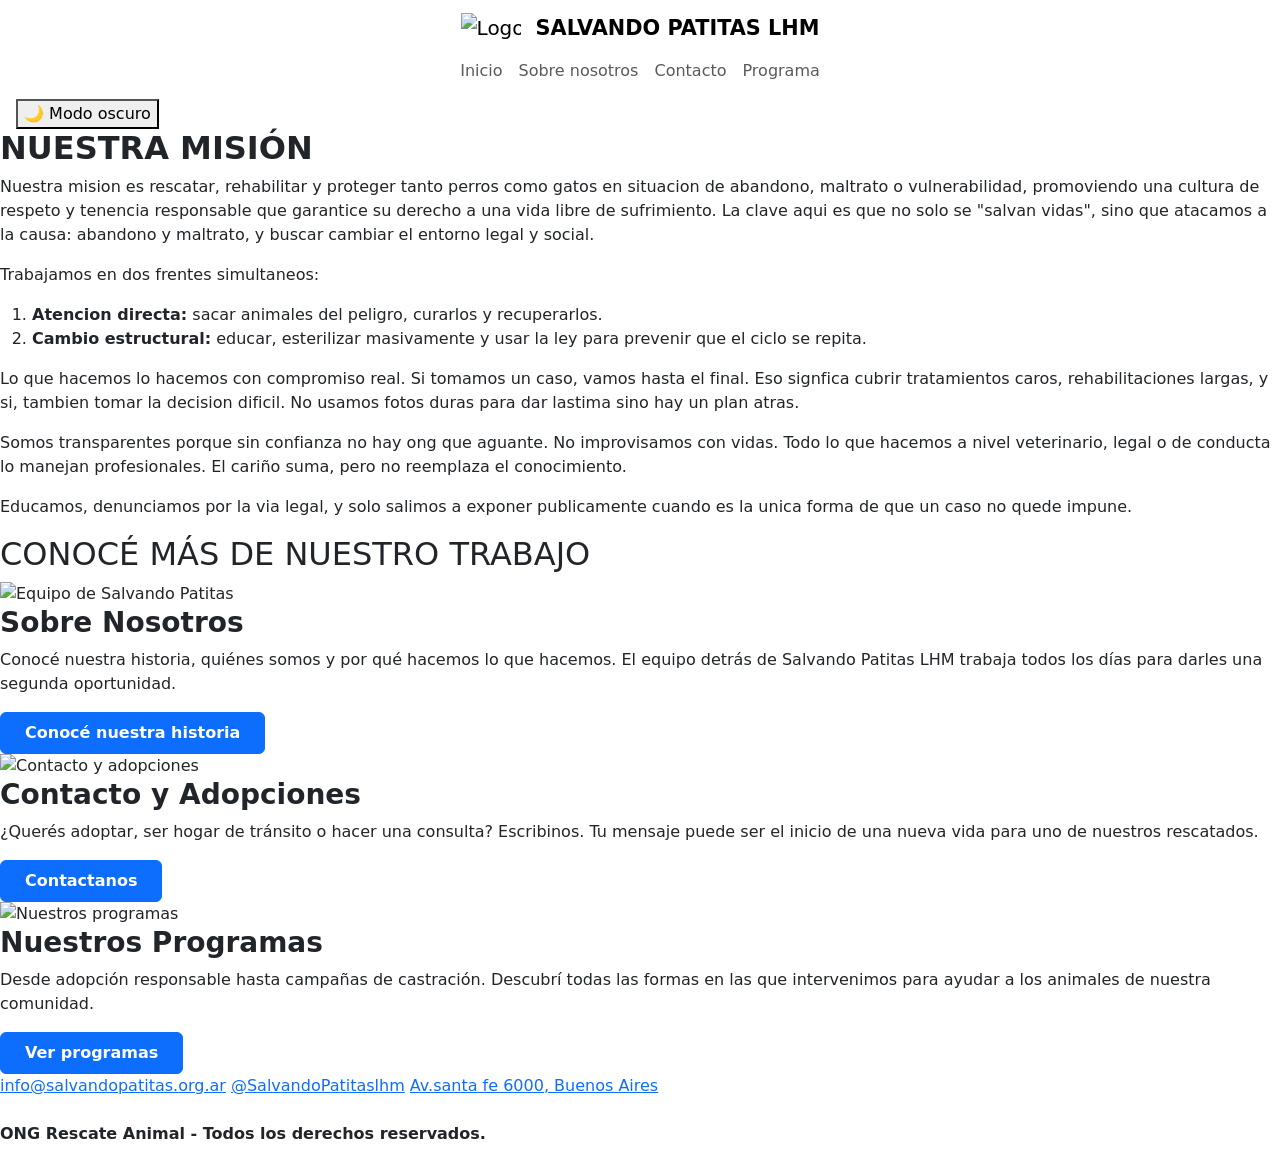
==== Index.html @ 34a12cce "la parte de eli no tenia bootstrap agregue el mio Updated the HTML structure to include Bootstrap fo" ====
<!DOCTYPE html>
<html lang="es">

    <head>
        <meta charset="UTF-8">
        <meta name="viewport" content="wirdth=device wirdth, inicial scale-1.0">
        <title>SALVANDO PATITAS LHM</title>
        <link href="https://cdn.jsdelivr.net/npm/bootstrap@5.3.x/dist/css/bootstrap.min.css" rel="stylesheet">
        <link href="https://fonts.googleapis.com/css2?family=Jost:ital,wght@0,100..900;1,100..900&display=swap" rel="stylesheet">
        <link rel="stylesheet" href="./css/estilo.css"/>
    </head>
    
    <body>
    <header>
      <nav class="navbar navbar-expand-lg navbar-light">
        <div class="container d-flex flex-column align-items-center">
            <a class="navbar-brand d-flex align-items-center m-0 pb-2" href="./Index.html">
            <img src="./imagenes/logo.png" alt="Logo de la ong" class="logo-principal" style="width: 60px; margin-right: 15px;">
            <h1 class="mb-0" style="font-size: 1.3rem; line-height: 1.2;"><strong>SALVANDO PATITAS LHM</strong></h1></a>
            <button class="navbar-toggler mb-2" type="button" data-bs-toggle="collapse" data-bs-target="#menuNavegacion" aria-controls="menuNavegacion" aria-expanded="false" aria-label="Abrir menú">
            <span class="navbar-toggler-icon"></span></button>
            <div class="collapse navbar-collapse justify-content-center w-100" id="menuNavegacion">
                <div class="navbar-nav">
                    <a class="nav-link" href="./Index.html">Inicio</a>
                    <a class="nav-link" href="./nosotros.html" target="_blank">Sobre nosotros</a>
                    <a class="nav-link" href="./contacto.html" target="_blank">Contacto</a>
                    <a class="nav-link" href="./programa.html" target="_blank">Programa</a>
                </div>
            </div>
        </div>
    </nav>
    <button id="modo" style="margin-left: 1rem;">🌙 Modo oscuro</button>
</header>
        
    <main>
        <article class="caja-mision">
            <h2><strong>NUESTRA MISIÓN</strong></h2>    
            <p>Nuestra mision es rescatar, rehabilitar y proteger tanto perros como gatos en situacion de abandono, maltrato o vulnerabilidad, promoviendo una cultura de respeto y tenencia responsable que garantice su derecho a una vida libre de sufrimiento. La clave aqui es que no solo se "salvan vidas", sino que atacamos a la causa: abandono y maltrato, y buscar cambiar el entorno legal y social.</p>
            <p>Trabajamos en dos frentes simultaneos:</p>
            <ol class="lista-mision">
                <li><strong>Atencion directa:</strong> sacar animales del peligro, curarlos y recuperarlos.</li>
                <li><strong>Cambio estructural:</strong> educar, esterilizar masivamente y usar la ley para prevenir que el ciclo se repita.</li>
            </ol>
            <p>Lo que hacemos lo hacemos con compromiso real. Si tomamos un caso, vamos hasta el final. Eso signfica cubrir tratamientos caros, rehabilitaciones largas, y si, tambien tomar la decision dificil. No usamos fotos duras para dar lastima sino hay un plan atras.</p>
            <p>Somos transparentes porque sin confianza no hay ong que aguante. No improvisamos con vidas. Todo lo que hacemos a nivel veterinario, legal o de conducta lo manejan profesionales. El cariño suma, pero no reemplaza el conocimiento.</p>
            <p>Educamos, denunciamos por la via legal, y solo salimos a exponer publicamente cuando es la unica forma de que un caso no quede impune.</p>
        </article>

        <section>
            <h2>CONOCÉ MÁS DE NUESTRO TRABAJO</h2>
            <article>
                <img src="./imagenes/nosotros.jpg" alt="Equipo de Salvando Patitas" width="500">
                <div class="info-programa">
                <h3><strong>Sobre Nosotros</strong></h3>
                <p>Conocé nuestra historia, quiénes somos y por qué hacemos lo que hacemos. El equipo detrás de Salvando Patitas LHM trabaja todos los días para darles una segunda oportunidad.</p>
                <a href="./nosotros.html" class="btn btn-primary px-4 py-2 fw-bold">Conocé nuestra historia</a>
                </div>
            </article>

            <article>
                <img src="./imagenes/perrocontacto.png" alt="Contacto y adopciones" width="500">
                <div class="info-programa">
                <h3><strong>Contacto y Adopciones</strong></h3>
                <p>¿Querés adoptar, ser hogar de tránsito o hacer una consulta? Escribinos. Tu mensaje puede ser el inicio de una nueva vida para uno de nuestros rescatados.</p>
                <a href="./contacto.html" class="btn btn-primary px-4 py-2 fw-bold">Contactanos</a>
                </div>
            </article>

            <article>
                <img src="./imagenes/perro adoptame.png" alt="Nuestros programas" width="500">
                <div class="info-programa">
                <h3><strong>Nuestros Programas</strong></h3>
                <p>Desde adopción responsable hasta campañas de castración. Descubrí todas las formas en las que intervenimos para ayudar a los animales de nuestra comunidad.</p>
                <a href="./programa.html" class="btn btn-primary px-4 py-2 fw-bold">Ver programas</a>
                </div>
            </article>
        </section>
        <script src="https://cdn.jsdelivr.net/npm/bootstrap@5.3.3/dist/js/bootstrap.bundle.min.js">
        </script>
    </body>
    </main>

        <footer>
            <a href="mailto:info@salvandopatitas.org.ar" target="_blank">info@salvandopatitas.org.ar</a>
            <a href="https://www.instagram.com/salvandopatitaslhm?igsh=dzk5bWw1MDVyc3Zz" target="_blank">@SalvandoPatitaslhm</a>
            <a href="https://www.google.com/maps/@-34.574862,-58.4353297,3a,75y,236.19h,90t/data=!3m7!1e1!3m5!1sPoUJ0Wv6TYVyXltWjd4CHA!2e0!6shttps:%2F%2Fstreetviewpixels-pa.googleapis.com%2Fv1%2Fthumbnail%3Fcb_client%3Dmaps_sv.tactile%26w%3D900%26h%3D600%26pitch%3D0%26panoid%3DPoUJ0Wv6TYVyXltWjd4CHA%26yaw%3D236.19!7i16384!8i8192?entry=ttu&g_ep=EgoyMDI2MDUwMi4wIKXMDSoASAFQAw%3D%3D" target="_blank">Av.santa fe 6000, Buenos Aires</a>
            <br>
            <br>
            <p><strong>ONG Rescate Animal - Todos los derechos reservados.</strong></p>
        </footer>

    
<script src="./js/script.js"></script>
    
</html>
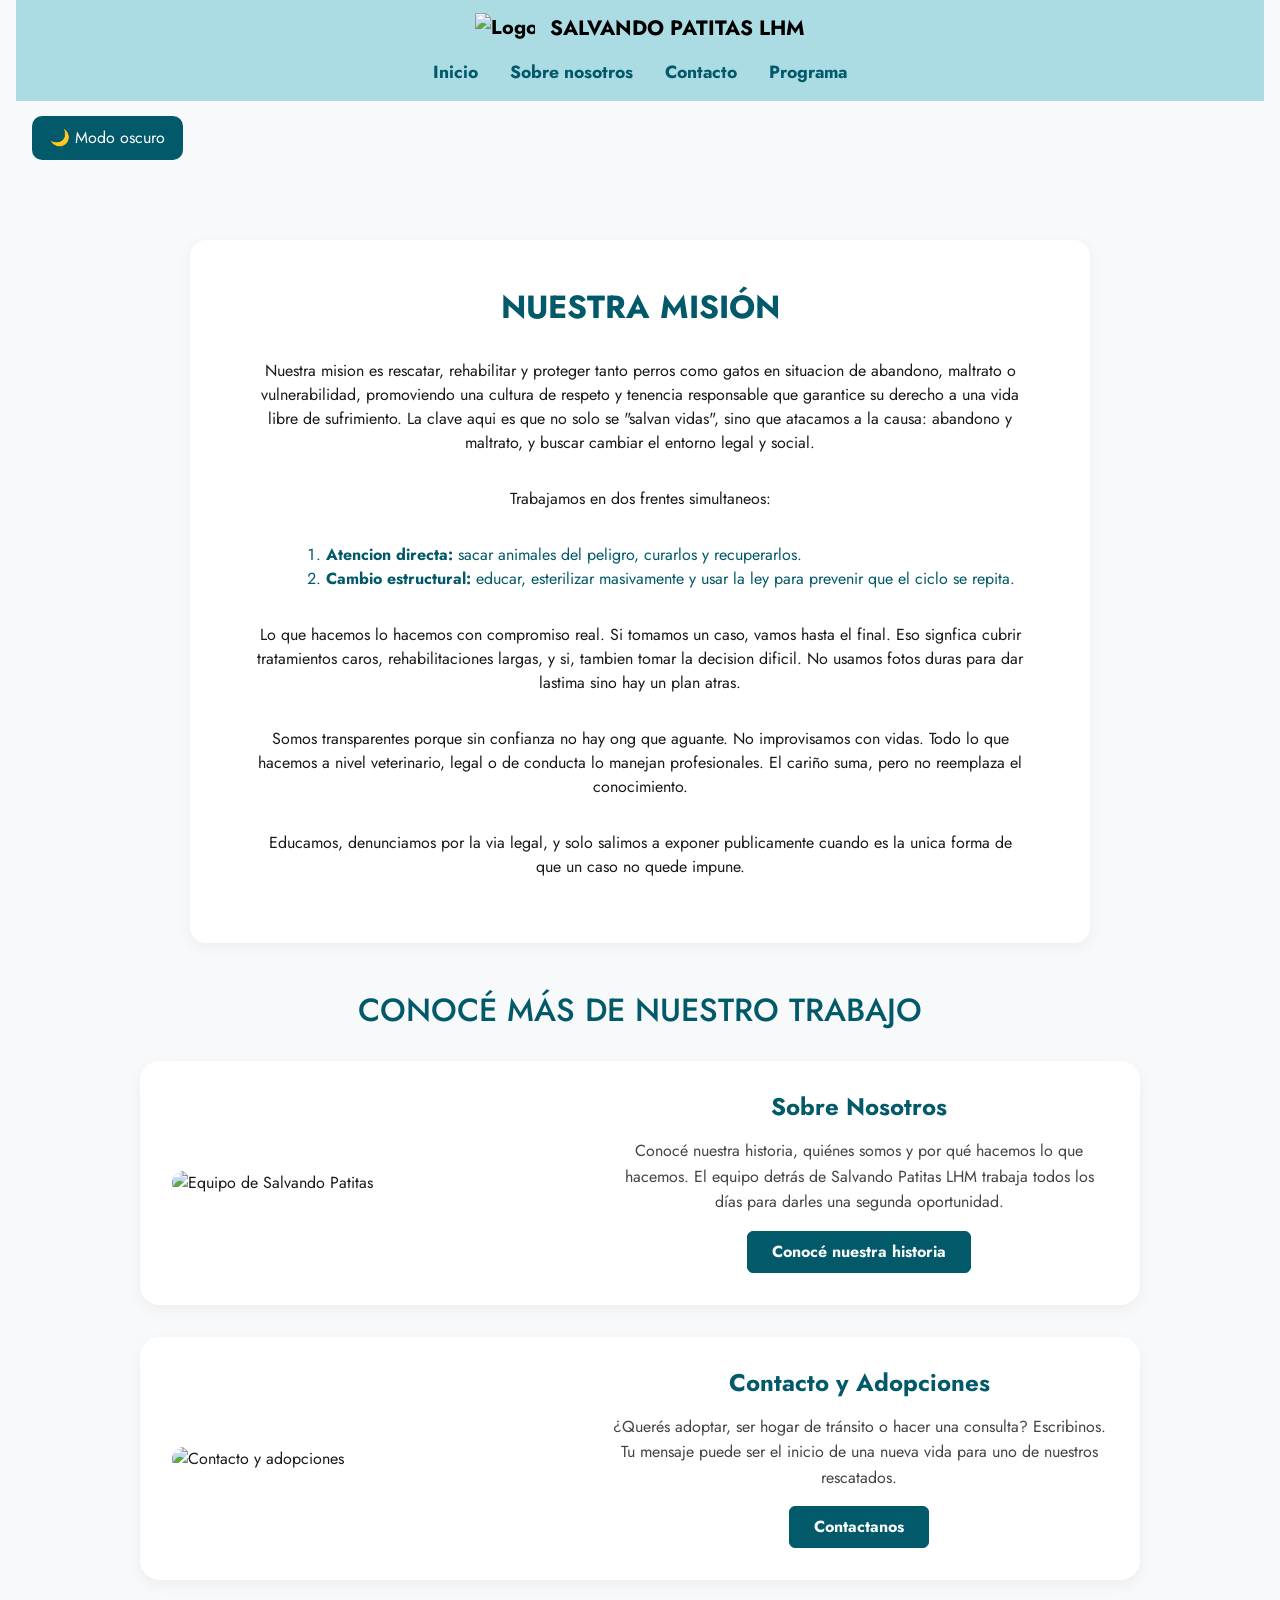
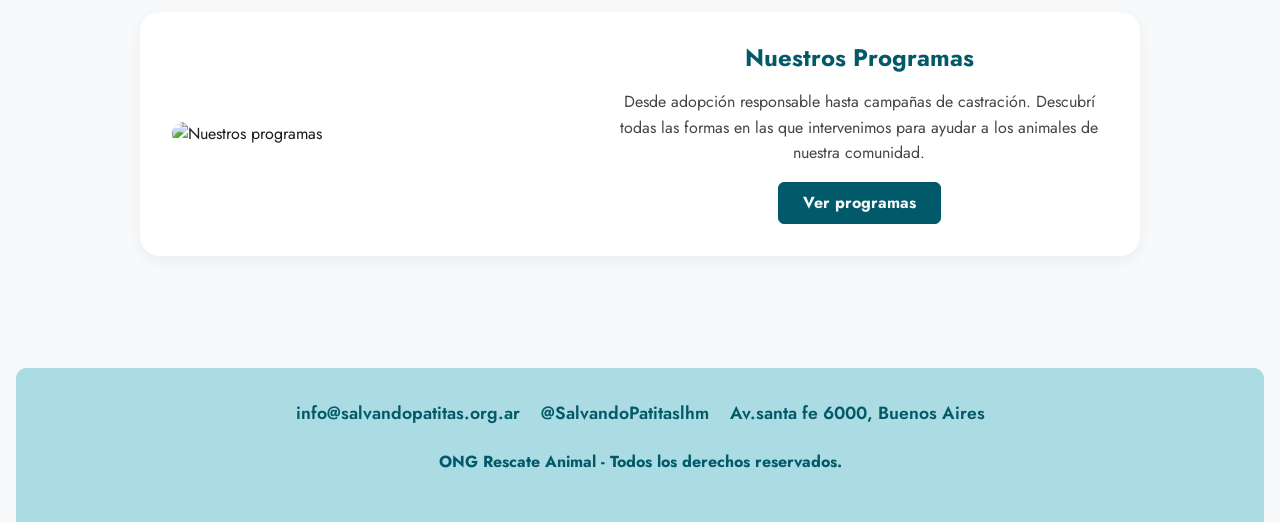
==== commit ed5f1b98: "el boton no funcionaba por la ruta" ====
--- a/Index.html
+++ b/Index.html
@@ -90,6 +90,6 @@
         </footer>
 
     
-<script src="./js/script.js"></script>
+<script src="./js/main"></script>
     
 </html>
--- a/css/estilo.css
+++ b/css/estilo.css
@@ -0,0 +1,416 @@
+:root {
+    --color-primario: #abdbe3;
+    --color-acento: #025969;
+    --color-fondo: #F7F9FA;
+    --color-texto: #1A1A1A;
+    --fuente: "Jost", sans-serif;
+}
+
+* {
+    box-sizing: border-box;
+    margin: 0;
+    padding: 0;
+}
+
+/* /////// HEADER BOOTSTRAP ////////// */
+
+/* ayuda estoy peleando con esto hace una hora*/
+.navbar-nav .nav-link {
+    color: var(--color-acento);
+    font-weight: bold;
+    font-size: 1.1rem;
+    margin: 0 0.5rem;
+    transition: all 0.1s ease;
+}
+
+.navbar-nav .nav-link:hover {
+    color: var(--color-texto);
+    border-bottom: 2px solid var(--color-texto);
+}
+
+.navbar-brand:hover {
+    border-bottom: none;
+}
+
+header .navbar {
+    background-color: var(--color-primario);
+}
+
+nav a {
+    text-decoration: none;
+    color: var(--color-acento);
+    font-weight: bold;
+    font-size: 1.1rem;
+    margin: 0 1.5rem;
+    padding: 0.5rem;
+    transition: all 0.3s ease;
+}
+
+nav a:hover {
+    color: var(--color-texto);
+    border-bottom: 2px solid var(--color-texto);
+}
+
+.contacto-rapido {
+    text-align: center;      
+    margin-bottom: 1rem;  
+}
+
+
+/* /////// CONFIG GENERAL ////////// */
+
+body {
+    font-family: var(--fuente);
+    font-size: 16px;
+    background-color: var(--color-fondo);
+    color: var(--color-texto);
+    margin: 0 auto;
+    padding: 0 1rem;
+}
+
+main { 
+    padding: 2rem 0;
+}
+
+p {
+    margin-bottom: 1rem;
+}
+
+h2 {
+    text-align: center;
+    color: var(--color-acento);
+    font-size: 2rem;
+    margin-bottom: 1rem;
+}
+
+h3 {
+    font-size: 1.5rem;
+    color: #151b54;
+}
+
+/* /////// SECCIONES Y ARTICLE BOOSTRAP ////////// */
+
+.tarjeta-programa {
+    background-color: var(--color-fondo);
+    border: none; /* Elimina el borde gris horrible que trae bootstrap */
+    box-shadow: 0 4px 8px rgba(0, 0, 0, 0.08); 
+    text-align: center; 
+    transition: transform 0.3s ease, box-shadow 0.3s ease;
+}
+
+.tarjeta-programa:hover {
+    transform: translateY(-0.5rem);
+    box-shadow: 0 1rem 1.5rem rgba(0, 0, 0, 0.15); 
+}
+
+.tarjeta-programa .card-img-top {
+    height: 250px;
+    object-fit: cover;
+}
+
+.tarjeta-programa .card-title {
+    color: var(--color-acento);
+}
+
+.alerta-unirse {
+    background-color: var(--color-fondo);
+    border: none;
+    box-shadow: 0 4px 8px rgba(0, 0, 0, 0.08);
+    text-align: center; 
+    transition: transform 0.3s ease, box-shadow 0.3s ease;
+}
+
+.alerta-unirse a {
+    color: var(--color-acento);
+    text-decoration: none;
+}
+
+.alerta-unirse:hover {
+    color: var(--color-texto);
+    transform: translateY(-0.5rem);
+}
+
+.alerta-unirse hr {
+    border-color: var(--color-acento);
+}
+
+.alerta-unirse p {
+    color: var(--color-texto);
+}
+
+/* /////// CAJA INDEX ////////// */
+
+.caja-mision {
+    display: flex;
+    flex-direction: column;
+    gap: 1rem; 
+    text-align: center; 
+    background-color: #ffffff; 
+    padding: 3rem 4rem; 
+    border-radius: 16px;
+    max-width: 900px; 
+    margin: 3rem auto; 
+    box-shadow: 0 4px 15px rgba(0, 0, 0, 0.05); 
+}
+
+.lista-mision {
+    text-align: left;
+    margin-left: 2.5rem;
+    color: var(--color-acento);
+}
+
+.caja-mision:hover {
+    transform: translateY(-0.5rem);
+    box-shadow: 0 1rem 1.5rem rgba(0, 0, 0, 0.15); 
+}
+
+/* /////// ARTICLE INDEX ////////// */
+
+section article {
+    display: flex;
+    align-items: center;
+    background-color: #ffffff;
+    border-radius: 20px;
+    padding: 2rem;
+    margin: 2rem auto;
+    max-width: 1000px;
+    box-shadow: 0 5px 15px rgba(0, 0, 0, 0.05);
+    gap: 2rem;
+}
+
+section article img {
+    border-radius: 15px;
+    width: 45%; 
+    object-fit: cover;
+}
+
+section article:hover {
+    transform: translateY(-0.5rem);
+    box-shadow: 0 1rem 1.5rem rgba(0, 0, 0, 0.15); 
+}
+
+/* /////// PROGRAMAS DEL INDEX ////////// */
+
+.info-programa {
+    width: 55%;             
+    display: flex;
+    flex-direction: column;
+    align-items: center; /* Centra el botón */
+    text-align: center; /* Centra el texto de los párrafos */
+}
+
+.info-programa h3, .info-programa h4 {
+    color: var(--color-acento);
+    margin-bottom: 1rem;
+    font-size: 1.5rem;
+}
+
+.info-programa p, .info-programa ul, .info-programa dl {
+    margin-bottom: 1rem;
+    line-height: 1.6;
+    color: #444; 
+}
+
+/* /////// BOTON INDEX BOOSTRAP ////////// */
+
+.btn-primary {
+    background-color: var(--color-acento) ;
+    border-color: var(--color-acento);
+    color: var(--color-fondo);
+    transition: background-color 0.3s ease;
+}
+
+.btn-primary:hover {
+    background-color: var(--color-primario);
+    border-color: var(--color-primario);
+    color: var(--color-acento);
+}
+
+/* /////// FOOTER ////////// */
+
+footer {
+    background-color: var(--color-primario);
+    color: var(--color-acento);
+    text-align: center;
+    padding: 2rem;
+    margin-top: 3rem;
+    border-radius: 10px 10px 0 0;
+}
+
+footer a {
+    text-decoration: none;
+    color: var(--color-acento);
+    font-weight: 600;
+    font-size: 1.1rem;
+    transition: all 0.3s ease;
+    padding: 0.5rem;
+}
+
+
+/* ////////////////////////////////////////// */
+/* PAGINA NOSOTROS */
+/* ////////////////////////////////////////// */
+
+body.nosotros{
+    font-family: var(--fuente);
+    font-size: 16px;
+    color: var(--color-texto);
+
+    background-image: url("../imagenes/nosotros.jpg");
+    background-size: cover;
+    background-position: center;
+    background-repeat: no-repeat;
+    background-attachment: fixed;
+}
+
+/* Capa blanca transparente para que el texto se lea */
+body.nosotros::before{
+    content: "";
+    position: fixed;
+    inset: 0;
+
+    background: rgba(255,255,255,0.45);
+
+    z-index: -1;
+}
+
+/* Hace que las secciones parezcan tarjetas */
+body.nosotros section{
+    background: rgba(255,255,255,0.75);
+    border-radius: 20px;
+
+    padding: 3rem;
+    margin: 3rem auto;
+
+    box-shadow: 0 10px 25px rgba(0,0,0,.12);
+}
+
+/* Imagenes dentro de Nosotros */
+body.nosotros img{
+    width: 100%;
+    max-width: 650px;
+
+    display: block;
+    margin: 0 auto;
+
+    border-radius: 15px;
+}
+
+/* Párrafos */
+body.nosotros p{
+    line-height: 1.8;
+    text-align: center;
+}
+
+/* Listas */
+body.nosotros ul,
+body.nosotros dl{
+    text-align: left;
+    width: fit-content;
+    margin: auto;
+    line-height: 1.8;
+}
+/*========================*/
+/* BOTON MODO OSCURO */
+/*========================*/
+
+#modo{
+
+    margin-top:15px;
+    padding:10px 18px;
+
+    border:none;
+    border-radius:10px;
+
+    cursor:pointer;
+
+    background:var(--color-acento);
+    color:white;
+
+    font-size:16px;
+    font-family:var(--fuente);
+
+    transition:.3s;
+
+}
+
+#modo:hover{
+
+    transform:scale(1.05);
+
+}
+
+/*========================*/
+/* MODO OSCURO */
+/*========================*/
+
+body.dark-mode{
+
+    --color-primario:#1f2937;
+    --color-acento:#4FC3F7;
+    --color-fondo:#121212;
+    --color-texto:#F5F5F5;
+
+    background:#121212;
+
+    color:var(--color-texto);
+
+}
+
+body{
+
+    background-color:var(--color-fondo);
+    color:var(--color-texto);
+
+    transition:0.4s;
+
+}
+
+body.dark-mode article{
+
+    background:#1e1e1e;
+
+    color:white;
+
+}
+
+body.dark-mode section{
+
+    color:white;
+
+}
+
+body.dark-mode footer{
+
+    background:#1f2937;
+
+}
+
+body.dark-mode h1,
+body.dark-mode h2,
+body.dark-mode h3{
+
+    color:#4FC3F7;
+
+}
+
+body.dark-mode p,
+body.dark-mode li,
+body.dark-mode dt,
+body.dark-mode dd{
+
+    color:white;
+
+}
+
+body.dark-mode nav a{
+
+    color:white;
+
+}
+
+body.dark-mode nav a:hover{
+
+    color:#4FC3F7;
+
+}
